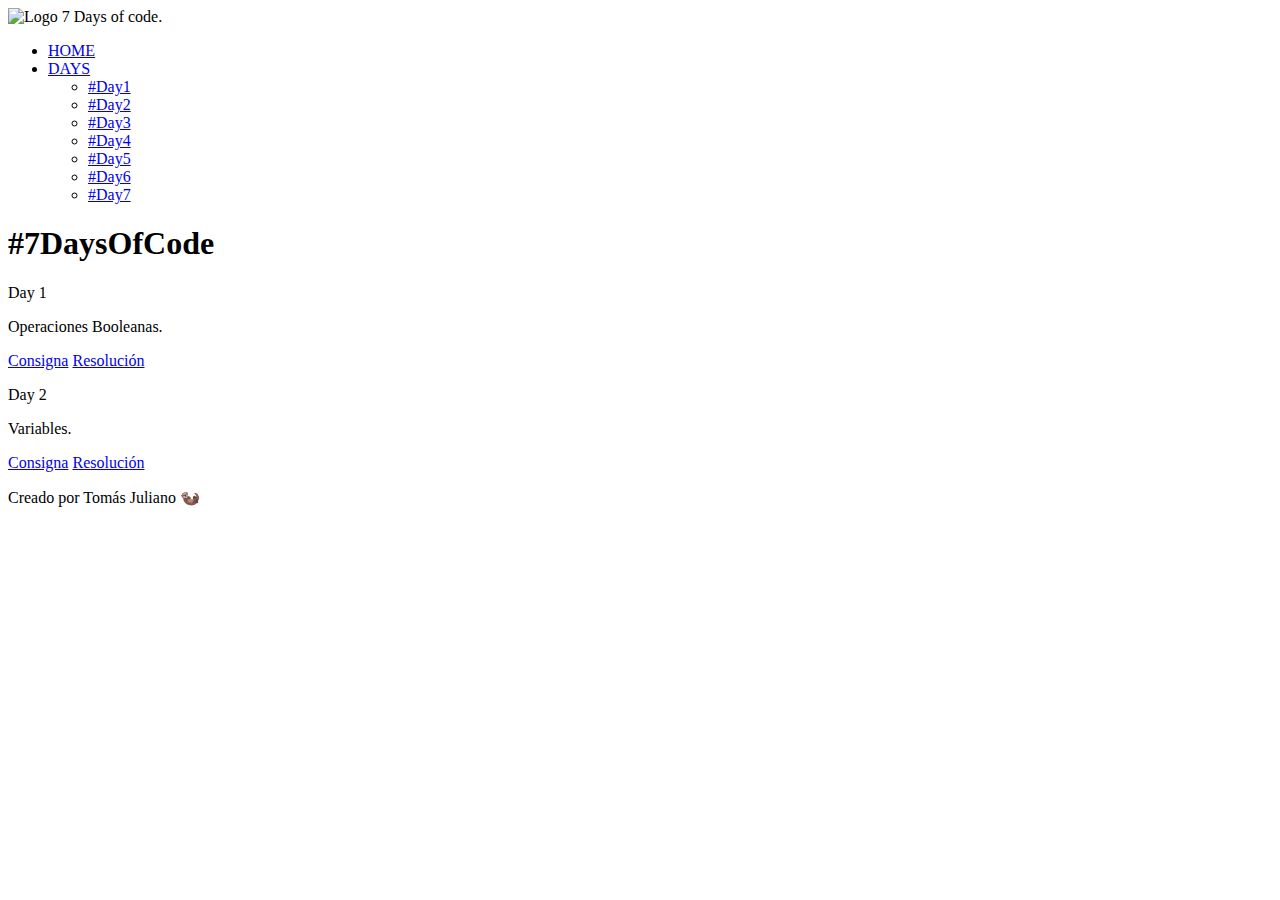
==== index.html @ f51f8c15 "Add index.html" ====
<!DOCTYPE html>
<html lang="es">
<head>
    <meta charset="UTF-8">
    <meta name="viewport" content="width=device-width, initial-scale=1.0">
    <title>#7DaysOfCode</title>
    <link rel="stylesheet" href="css/style.css">
</head>
<body>
    <header class="header">
        <img class="header__logo" src="/img/7daysofcode-logo.svg" alt="Logo 7 Days of code.">
        <nav class="header__menu">
            <ul class="header__menu__horizontal">
                <li><a href="/index.html">HOME</a></li>
                <li>
                    <a href="#">DAYS</a>
                    <ul class="header__menu__vertical">
                        <li><a href="/pages/day1.html">#Day1</a></li>
                        <li><a href="/pages/day2.html">#Day2</a></li>
                        <li><a href="/pages/day3.html">#Day3</a></li>
                        <li><a href="/pages/day4.html">#Day4</a></li>
                        <li><a href="/pages/day5.html">#Day5</a></li>
                        <li><a href="/pages/day6.html">#Day6</a></li>
                        <li><a href="/pages/day7.html">#Day7</a></li>
                    </ul>
                </li>
            </ul>
        </nav>
    </header>
    <main class="main"> 
        <h1 class="main__titulo">#7DaysOfCode</h1>
        <div class="main__day__container">
            <div class="main__day__container__content">
                <p class="main__day__container__content__day__text">Day 1</p>
                <p class="main__day__container__content__day__description">Operaciones Booleanas.</p>
                <div class="main__day__container__content__buttons">
                    <a class="main__day__container__content__button" href="myModal1">Consigna</a>
                    <a class="main__day__container__content__button" id="resolucion" href="pages/day1.html">Resolución</a>
                </div>
            </div>
            <div class="main__day__container__content">
                <p class="main__day__container__content__day__text">Day 2</p>
                <p class="main__day__container__content__day__description">Variables.</p>
                <div class="main__day__container__content__buttons">
                    <a class="main__day__container__content__button" href="myModal2">Consigna</a>
                    <a class="main__day__container__content__button" id="resolucion" href="pages/day2.html">Resolución</a>
                </div>
            </div>
        </div>
    </main>
    <footer class="footer">
        <p class="footer__text">Creado por Tomás Juliano 🦦</p>
    </footer>
</body>
</html>
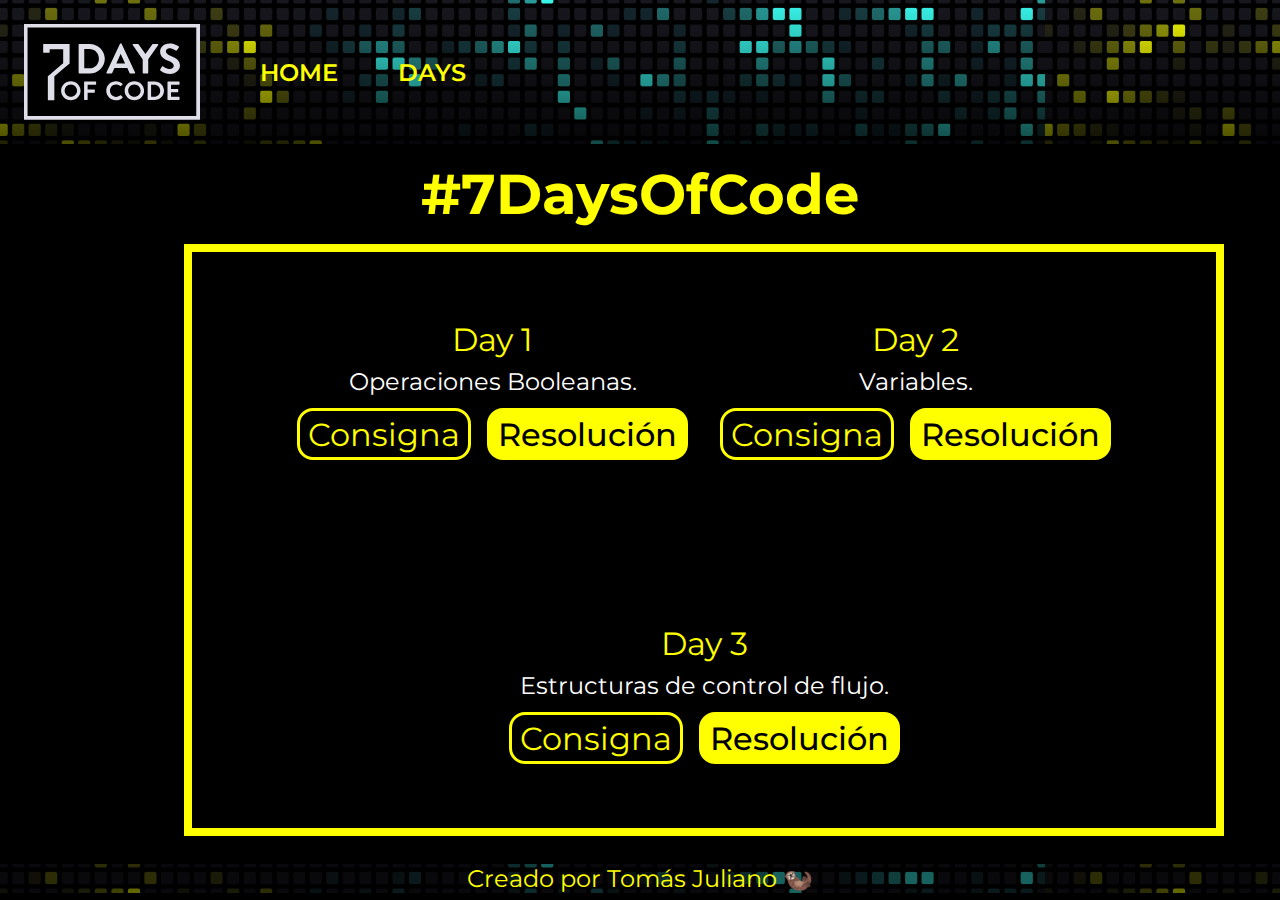
==== commit ccea3de2: "Finished Day 2." ====
--- a/index.html
+++ b/index.html
@@ -46,6 +46,14 @@
                     <a class="main__day__container__content__button" id="resolucion" href="pages/day2.html">Resolución</a>
                 </div>
             </div>
+            <div class="main__day__container__content">
+                <p class="main__day__container__content__day__text">Day 3</p>
+                <p class="main__day__container__content__day__description">Estructuras de control de flujo.</p>
+                <div class="main__day__container__content__buttons">
+                    <a class="main__day__container__content__button" href="myModal3">Consigna</a>
+                    <a class="main__day__container__content__button" id="resolucion" href="pages/day3.html">Resolución</a>
+                </div>
+            </div>
         </div>
     </main>
     <footer class="footer">
--- a/css/style.css
+++ b/css/style.css
@@ -0,0 +1,194 @@
+@import url('https://fonts.googleapis.com/css2?family=Krona+One&family=Montserrat:ital,wght@0,100..900;1,100..900&display=swap');
+
+*{
+    margin: 0%;
+    padding: 0%;
+}
+
+body{
+    min-height: 100vh;
+    box-sizing: border-box;
+    background-color: black;
+    font-family: Arial, sans-serif;
+    display: flex;
+    flex-direction: column;
+    align-items: center;
+    flex: 1;
+}
+
+/* -------------------------------- HEADER -------------------------------- */
+.header{
+    width: 100%;
+    height: 10%;
+    background-image: linear-gradient(transparent, rgba(0, 0, 0, 0.7)), url('/img/7daysofcode-background.png');
+    background-size: auto;
+    display: flex;
+    flex-direction: row;
+    font-family: "Montserrat", sans-serif;
+    font-weight: 600;
+}
+
+.header__logo{
+    padding: 1.5rem;
+    height: 6rem;
+    width: auto;
+}
+
+.header__menu{
+    display: flex;
+    justify-content: center;
+    align-items: center;
+    max-width: 900px;
+    font-size: 1.5rem;
+    padding: 1rem;
+    color: yellow;
+}
+
+.header__menu__horizontal{
+    list-style: none;
+    display: flex;
+    justify-content: space-around;
+    gap: 20px;
+}
+
+.header__menu__horizontal > li > a{
+    display: block;
+    padding: 15px 20px;
+    gap: 10px;
+    color: yellow;
+    text-decoration: none;
+}
+
+.header__menu__horizontal > li:hover .header__menu__vertical{
+    display: inline;
+    box-shadow: 1px 1px 5px yellow;
+    border-radius: 10px;
+    border-style: solid;
+    border-color: yellow;
+}
+
+.header__menu__horizontal > li > a:hover{
+    text-shadow: 1px 1px 4px yellow;
+}
+
+.header__menu__vertical{
+    position: absolute;
+    display: none;
+    list-style: none;
+    width: 200px;
+    background-color: rgba(0, 0, 0, 0.5);
+}
+
+.header__menu__vertical > li > a{
+    display: block;
+    gap: 10px;
+    color: yellow;
+    text-decoration: none;
+}
+
+.header__menu__vertical > li:hover{
+    background-color: rgba(255, 255, 0, 0.282);
+}
+/* -------------------------------- MAIN -------------------------------- */
+
+.main{
+    width: 100%;
+    height: 80vh;
+    align-items: center;
+    font-family: "Montserrat", sans-serif;
+}
+
+.main__titulo{
+    color: yellow;
+    font-size: 3.5rem;
+    text-align: center;
+    padding: 1rem;
+}
+
+.main__day__container{
+    width: 80%;
+    height: 80%;
+    margin: 0rem 11.5rem 0rem 11.5rem;
+    gap: 2rem;
+    display: flex;
+    flex-wrap: wrap;
+    justify-content: center;
+    border: 0.5rem solid yellow;
+}
+
+.main__day__container__content{
+    display: flex;
+    flex-direction: column;
+    align-items: center;
+    justify-content: center;
+}
+
+.main__day__container__content__day__text{
+    color: yellow;
+    font-size: 2rem;
+    text-align: center;
+    padding: 0.5rem;
+}
+
+.main__day__container__content__day__description{
+    color: white;
+    font-size: 1.5rem;
+    padding-bottom: 0.5rem;
+    text-align: center;
+}
+
+.main__day__container__content__buttons{
+    width: 100%;
+    display: flex;
+    justify-content: center;
+    align-items: center;
+    gap: 1rem;
+}
+
+.main__day__container__content__button{
+    display: flex;
+    justify-content: center;
+    align-items: center;
+    width: 50%;
+    height: 50%;
+    padding: 0.5rem;
+    background-color: black;
+    border: yellow solid 0.2rem;
+    border-radius: 1rem;
+    color: yellow;
+    font-size: 2rem;
+    font-weight: 400;
+    text-decoration: none;
+}
+
+#resolucion{
+    background-color: yellow;
+    color: black;
+    font-weight: 500;
+}
+
+.main__day__container__content__button:hover{
+    box-shadow: 1px 1px 5px #ffff00;
+}
+
+/* -------------------------------- FOOTER -------------------------------- */
+
+.footer{
+    width: 100%;
+    height: 5%;
+    background-image: url('/img/7daysofcode-background.png');
+    background-color: rgba(0, 0, 0, 0.6);
+    background-blend-mode: darken;
+    background-size: auto;
+    align-items: center;
+    justify-content: center;
+
+}
+
+.footer__text{
+    font-family: "Montserrat", sans-serif;
+    font-size: 1.5rem;
+    font-weight: 400;
+    color: yellow;
+    text-align: center;
+}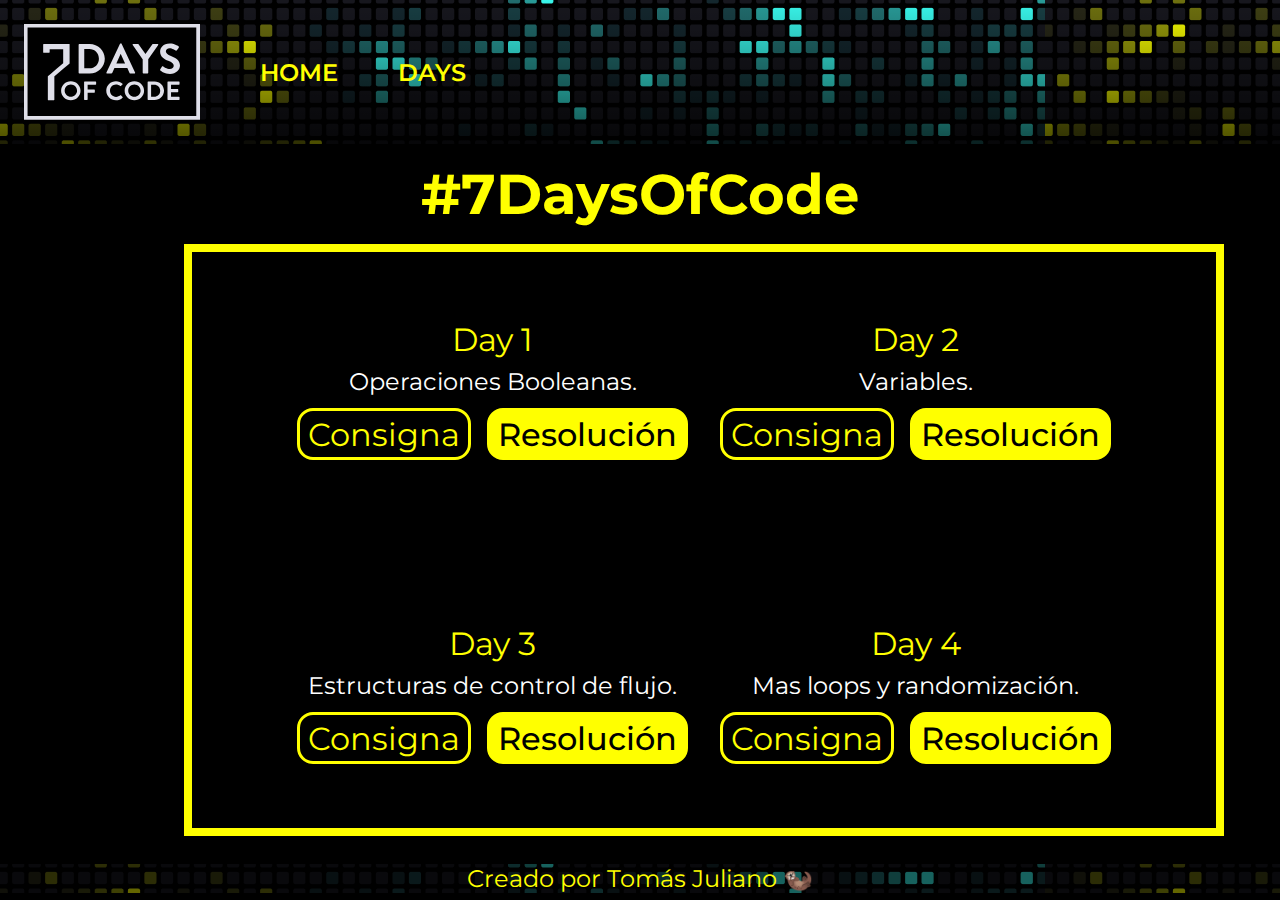
==== commit 12fa3abe: "Finished Day 4." ====
--- a/index.html
+++ b/index.html
@@ -54,6 +54,14 @@
                     <a class="main__day__container__content__button" id="resolucion" href="pages/day3.html">Resolución</a>
                 </div>
             </div>
+            <div class="main__day__container__content">
+                <p class="main__day__container__content__day__text">Day 4</p>
+                <p class="main__day__container__content__day__description">Mas loops y randomización.</p>
+                <div class="main__day__container__content__buttons">
+                    <a class="main__day__container__content__button" href="myModal4">Consigna</a>
+                    <a class="main__day__container__content__button" id="resolucion" href="pages/day4.html">Resolución</a>
+                </div>
+            </div>
         </div>
     </main>
     <footer class="footer">
--- a/css/style.css
+++ b/css/style.css
@@ -69,6 +69,7 @@
 
 .header__menu__horizontal > li > a:hover{
     text-shadow: 1px 1px 4px yellow;
+    transition: 0.15s;
 }
 
 .header__menu__vertical{
@@ -88,6 +89,7 @@
 
 .header__menu__vertical > li:hover{
     background-color: rgba(255, 255, 0, 0.282);
+    transition: 0.15s;
 }
 /* -------------------------------- MAIN -------------------------------- */
 
@@ -168,7 +170,14 @@
 }
 
 .main__day__container__content__button:hover{
-    box-shadow: 1px 1px 5px #ffff00;
+    box-shadow: 0px 0px 5px yellow;
+    transform: scale(1.1);
+    transition: 0.5s;
+    cursor: pointer;
+}
+.main__day__container__content__button:not(:hover){
+    transform: scale(1);
+    transition: 0.5s;
 }
 
 /* -------------------------------- FOOTER -------------------------------- */
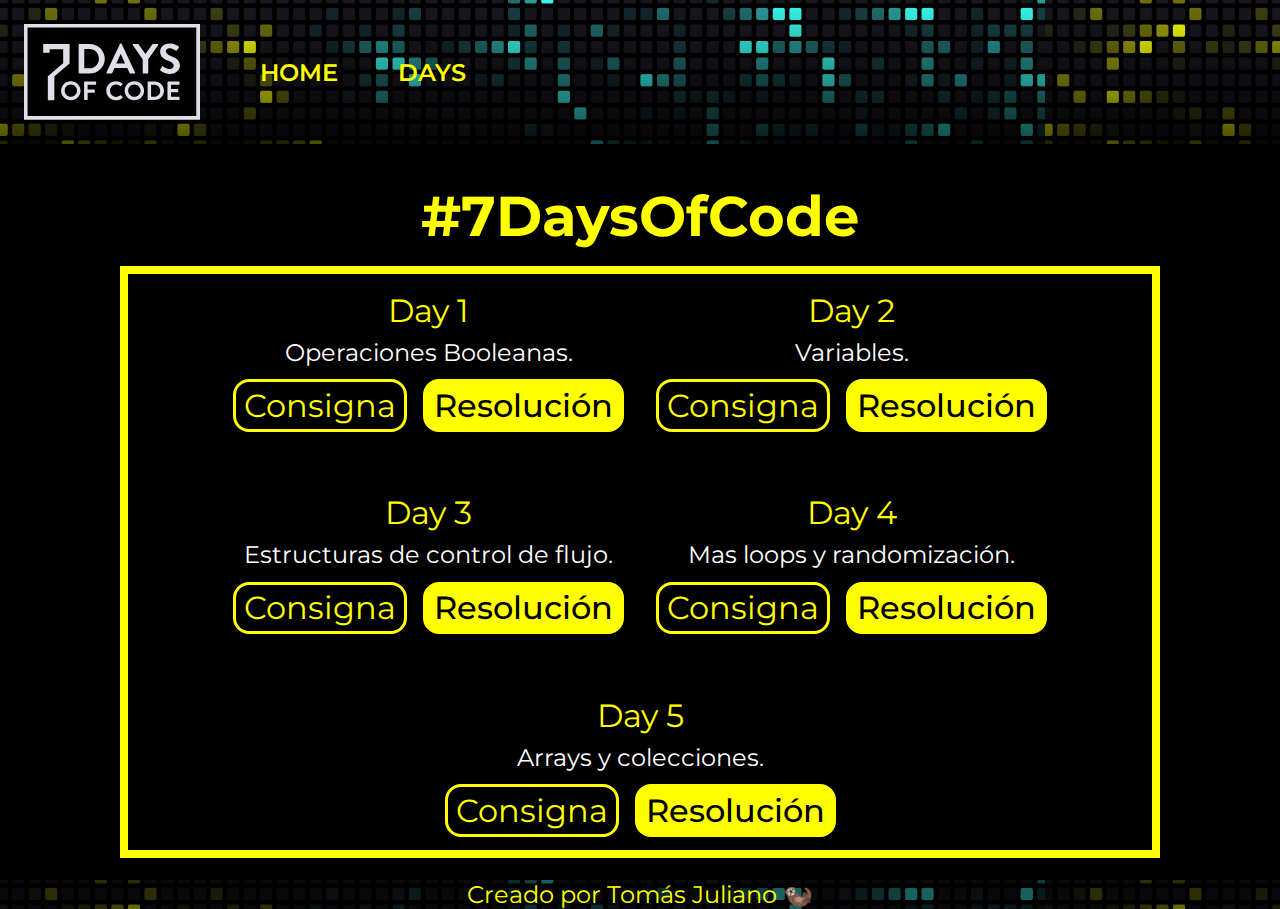
==== commit 4a0c8386: "Finished Day 5." ====
--- a/index.html
+++ b/index.html
@@ -4,6 +4,7 @@
     <meta charset="UTF-8">
     <meta name="viewport" content="width=device-width, initial-scale=1.0">
     <title>#7DaysOfCode</title>
+    <link rel="shortcut icon" href="/img/favicon-7daysofcode.ico" type="image/x-icon">
     <link rel="stylesheet" href="css/style.css">
 </head>
 <body>
@@ -62,6 +63,14 @@
                     <a class="main__day__container__content__button" id="resolucion" href="pages/day4.html">Resolución</a>
                 </div>
             </div>
+            <div class="main__day__container__content">
+                <p class="main__day__container__content__day__text">Day 5</p>
+                <p class="main__day__container__content__day__description">Arrays y colecciones.</p>
+                <div class="main__day__container__content__buttons">
+                    <a class="main__day__container__content__button" href="myModal5">Consigna</a>
+                    <a class="main__day__container__content__button" id="resolucion" href="pages/day5.html">Resolución</a>
+                </div>
+            </div>
         </div>
     </main>
     <footer class="footer">
--- a/css/style.css
+++ b/css/style.css
@@ -13,6 +13,7 @@
     display: flex;
     flex-direction: column;
     align-items: center;
+    justify-content: flex-start;
     flex: 1;
 }
 
@@ -96,15 +97,21 @@
 .main{
     width: 100%;
     height: 80vh;
-    align-items: center;
+    display: flex;
+    padding: 0.5rem 0rem .5rem 0rem;
+    justify-content: center;
+    align-items: center;
+    flex-direction: column;
     font-family: "Montserrat", sans-serif;
 }
 
 .main__titulo{
     color: yellow;
+    font-family: "Montserrat", sans-serif;
     font-size: 3.5rem;
     text-align: center;
     padding: 1rem;
+    cursor: default;
 }
 
 .main__day__container{
@@ -130,6 +137,7 @@
     font-size: 2rem;
     text-align: center;
     padding: 0.5rem;
+    cursor: default;
 }
 
 .main__day__container__content__day__description{
@@ -137,6 +145,7 @@
     font-size: 1.5rem;
     padding-bottom: 0.5rem;
     text-align: center;
+    cursor: default;
 }
 
 .main__day__container__content__buttons{
@@ -180,6 +189,39 @@
     transition: 0.5s;
 }
 
+.main__day__input{
+    box-shadow: inset #abacaf 0 0 0 2px;
+    border: 0;
+    background: rgba(0, 0, 0, 0);
+    appearance: none;
+    width: 25%;
+    position: relative;
+    border-radius: 3px;
+    padding: 9px 12px;
+    line-height: 1.4;
+    color: white;
+    font-size: 2rem;
+    font-weight: 400;
+    height: 2.5rem;
+    transition: all .2s ease;
+}
+.main__day__input:hover{
+    box-shadow: 0 0 0 0 #242424 inset, yellow 0 0 0 2px;
+}
+.main__day__input:focus{
+    background: #242424;
+    outline: 0;
+    box-shadow: 0 0 0 0 #fff inset, yellow 0 0 0 3px;
+}
+.main__day__input:disabled:hover {
+    cursor: default;
+    background-color: inherit;
+    border-color: inherit;
+    box-shadow: inherit;
+    opacity: 1;
+}
+
+
 /* -------------------------------- FOOTER -------------------------------- */
 
 .footer{
@@ -200,4 +242,5 @@
     font-weight: 400;
     color: yellow;
     text-align: center;
+    cursor: default;
 }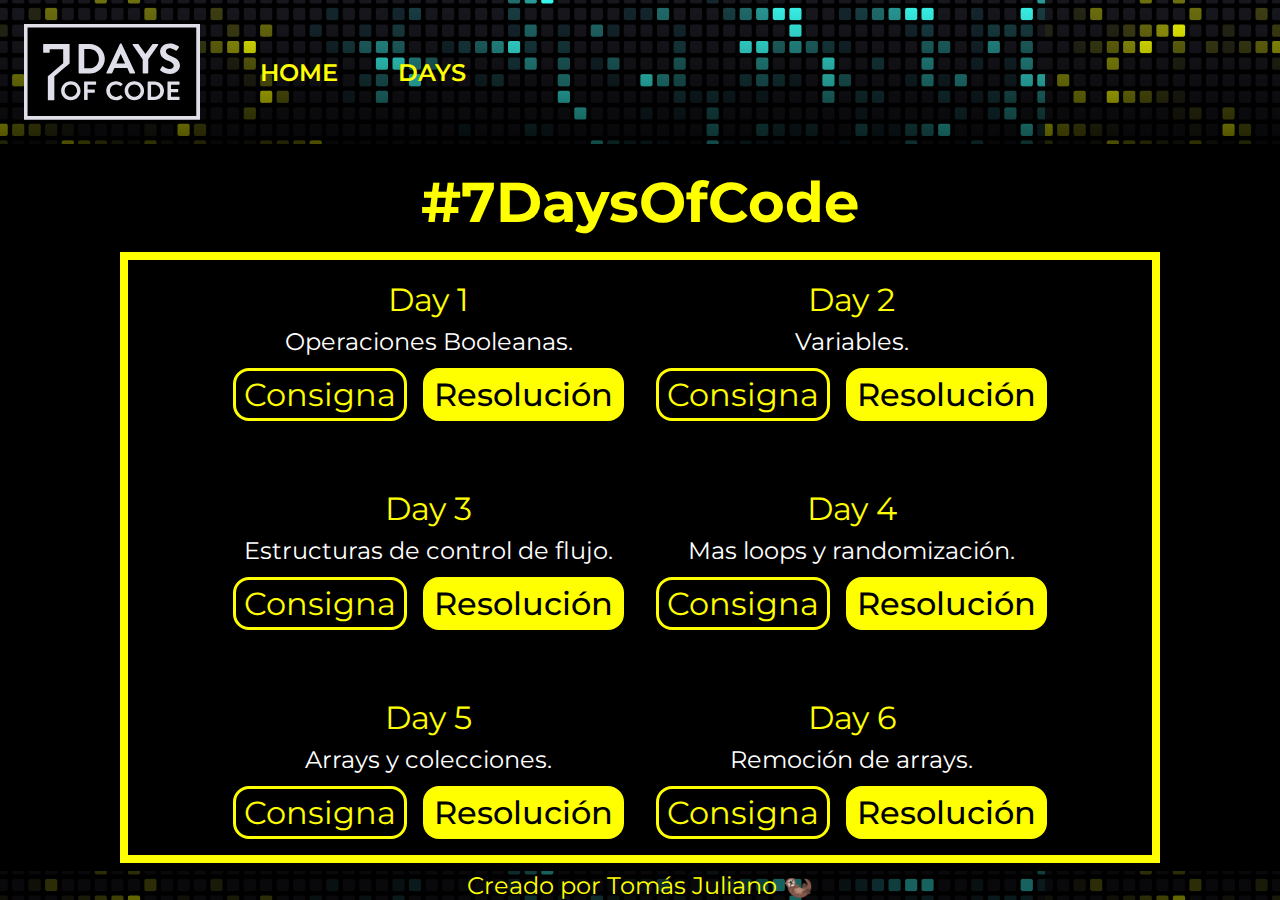
==== commit 8f5b92de: "Finished Day 6." ====
--- a/index.html
+++ b/index.html
@@ -30,7 +30,7 @@
     </header>
     <main class="main"> 
         <h1 class="main__titulo">#7DaysOfCode</h1>
-        <div class="main__day__container">
+        <div class="main__index__container">
             <div class="main__day__container__content">
                 <p class="main__day__container__content__day__text">Day 1</p>
                 <p class="main__day__container__content__day__description">Operaciones Booleanas.</p>
@@ -71,6 +71,14 @@
                     <a class="main__day__container__content__button" id="resolucion" href="pages/day5.html">Resolución</a>
                 </div>
             </div>
+            <div class="main__day__container__content">
+                <p class="main__day__container__content__day__text">Day 6</p>
+                <p class="main__day__container__content__day__description">Remoción de arrays.</p>
+                <div class="main__day__container__content__buttons">
+                    <a class="main__day__container__content__button" href="myModal6">Consigna</a>
+                    <a class="main__day__container__content__button" id="resolucion" href="pages/day6.html">Resolución</a>
+                </div>
+            </div>
         </div>
     </main>
     <footer class="footer">
--- a/css/style.css
+++ b/css/style.css
@@ -96,7 +96,8 @@
 
 .main{
     width: 100%;
-    height: 80vh;
+    height: auto;
+    flex: 1;
     display: flex;
     padding: 0.5rem 0rem .5rem 0rem;
     justify-content: center;
@@ -112,16 +113,39 @@
     text-align: center;
     padding: 1rem;
     cursor: default;
+}
+
+.main__texto{
+    color: white;
+    font-family: "Montserrat", sans-serif;
+    font-size: 2rem;
+    text-align: center;
+    cursor: default;
+}
+
+.main__index__container{
+    width: 80%;
+    min-height: 80%;
+    flex: 1;
+    margin: 0rem 11.5rem 0rem 11.5rem;
+    gap: 2rem;
+    display: flex;
+    flex-wrap: wrap;
+    justify-content: center;
+    border: 0.5rem solid yellow;
 }
 
 .main__day__container{
     width: 80%;
-    height: 80%;
+    height: auto;
+    flex: 1;
     margin: 0rem 11.5rem 0rem 11.5rem;
-    gap: 2rem;
-    display: flex;
-    flex-wrap: wrap;
-    justify-content: center;
+    padding: 1%;
+    gap: 1rem;
+    display: flex;
+    flex-direction: column;
+    justify-content: center;
+    align-items: center;
     border: 0.5rem solid yellow;
 }
 
@@ -221,6 +245,11 @@
     opacity: 1;
 }
 
+.main__separador{
+    width: 100%;
+    height: auto;
+    border-bottom: 0.5rem dotted yellow;
+}
 
 /* -------------------------------- FOOTER -------------------------------- */
 
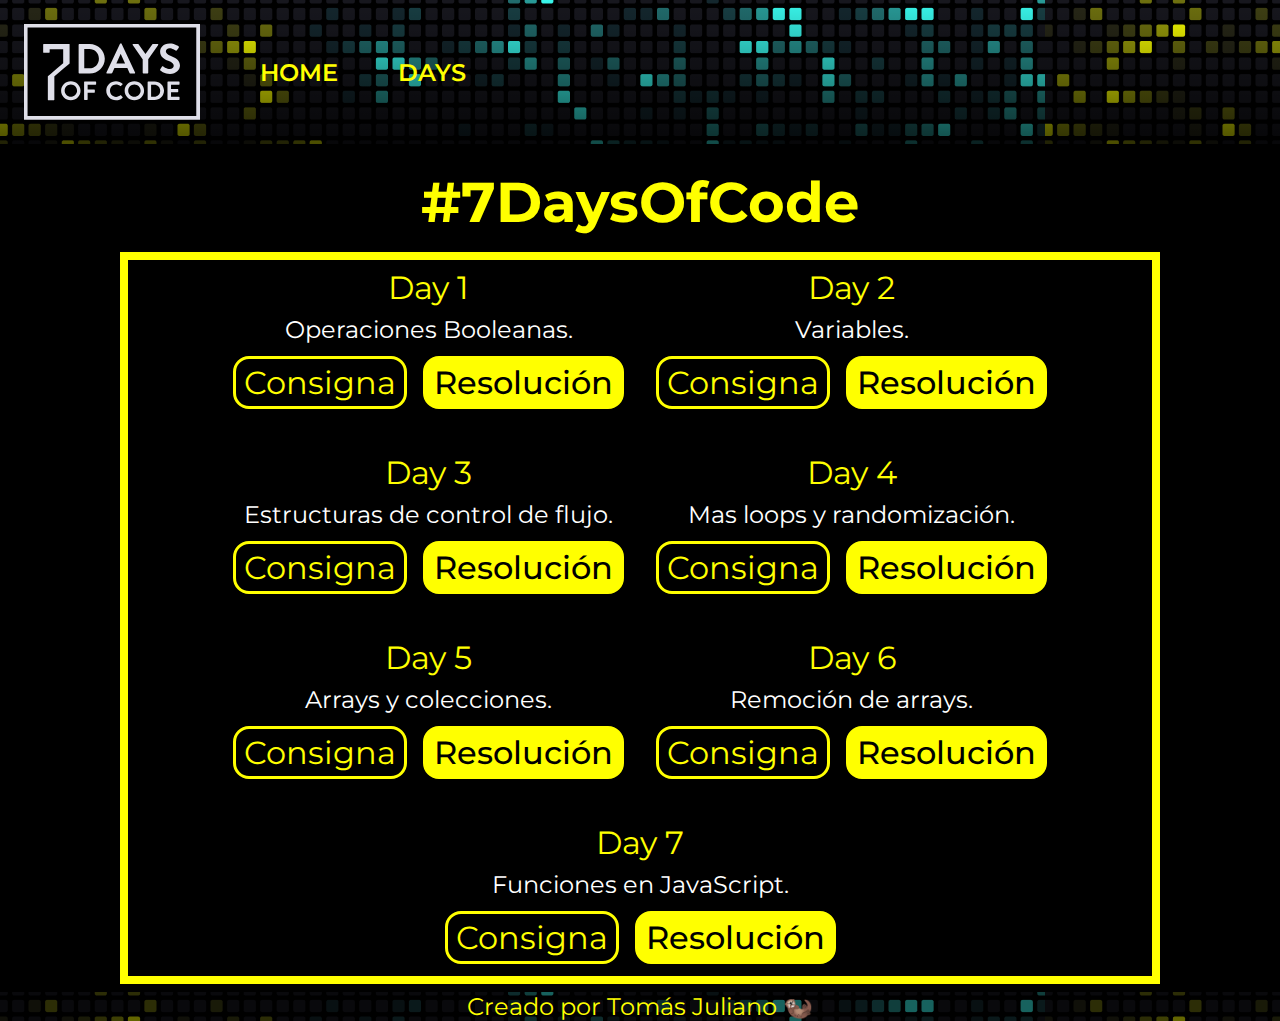
==== commit 26b8ea64: "Finished Day 7." ====
--- a/index.html
+++ b/index.html
@@ -79,6 +79,14 @@
                     <a class="main__day__container__content__button" id="resolucion" href="pages/day6.html">Resolución</a>
                 </div>
             </div>
+            <div class="main__day__container__content">
+                <p class="main__day__container__content__day__text">Day 7</p>
+                <p class="main__day__container__content__day__description">Funciones en JavaScript.</p>
+                <div class="main__day__container__content__buttons">
+                    <a class="main__day__container__content__button" href="myModal7">Consigna</a>
+                    <a class="main__day__container__content__button" id="resolucion" href="pages/day7.html">Resolución</a>
+                </div>
+            </div>
         </div>
     </main>
     <footer class="footer">
--- a/css/style.css
+++ b/css/style.css
@@ -128,6 +128,7 @@
     min-height: 80%;
     flex: 1;
     margin: 0rem 11.5rem 0rem 11.5rem;
+    padding-bottom: 0.5rem;
     gap: 2rem;
     display: flex;
     flex-wrap: wrap;
